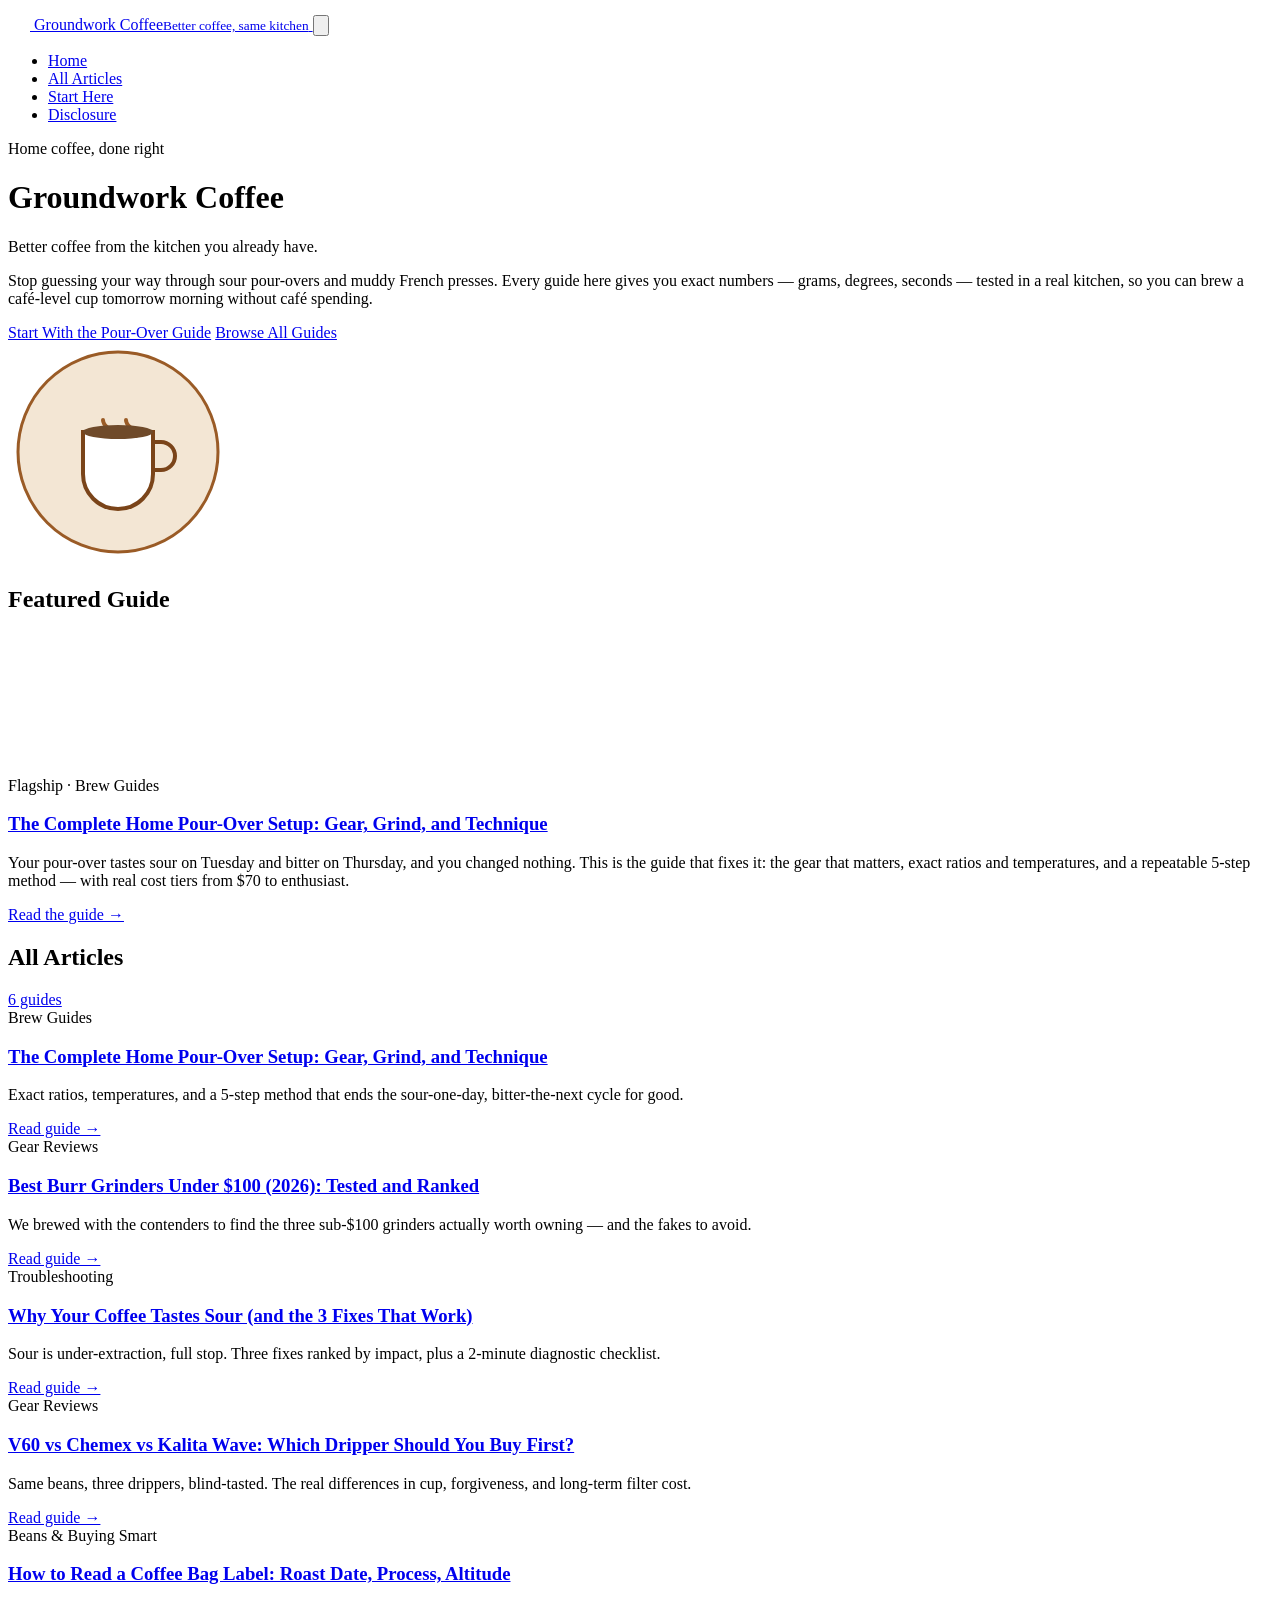
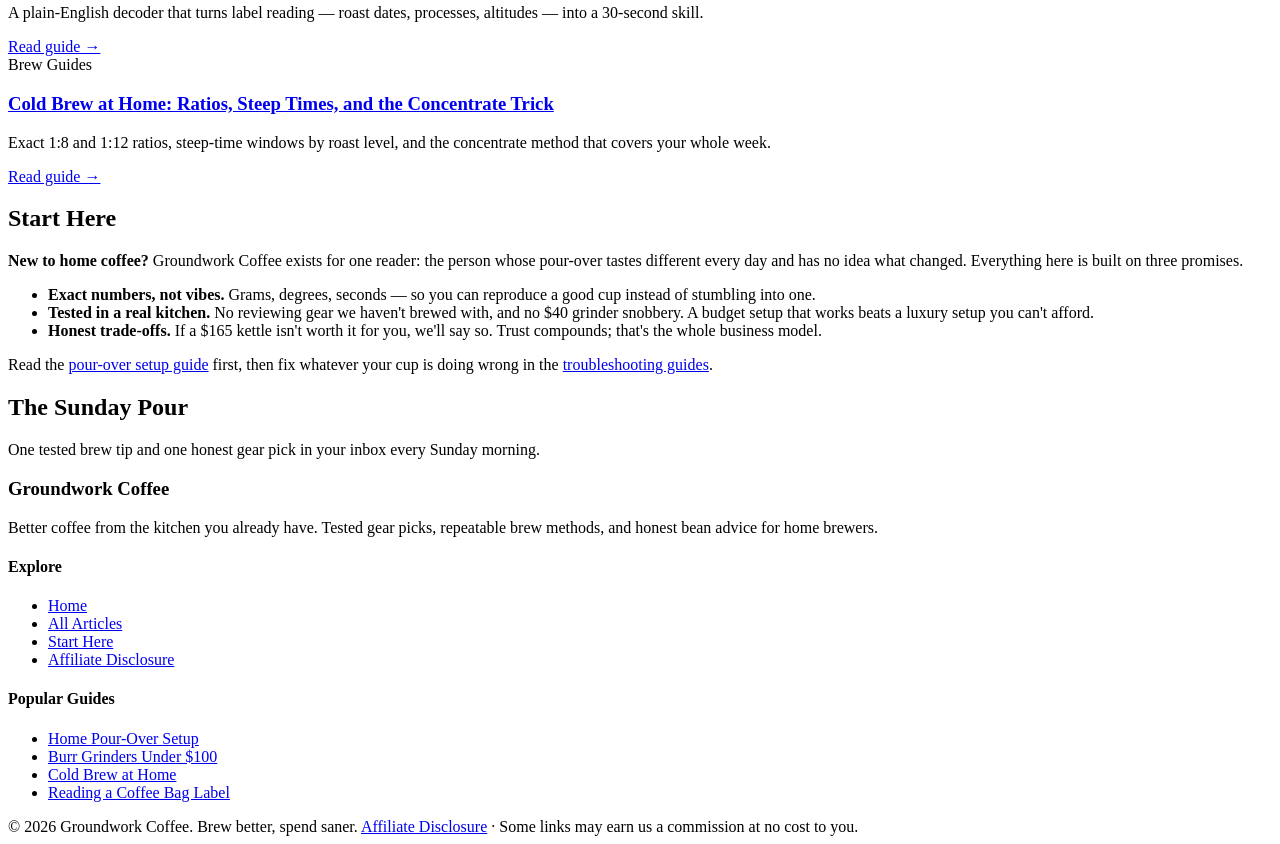
==== index.html @ b29f9d63 "Initial upload: Groundwork Coffee - home coffee brewing" ====
<!DOCTYPE html>
<html lang="en">
<head>
  <meta charset="UTF-8">
  <meta name="viewport" content="width=device-width, initial-scale=1.0">
  <title>Groundwork Coffee — Better Coffee From the Kitchen You Already Have</title>
  <meta name="description" content="Groundwork Coffee helps home brewers stop guessing and start pouring: tested gear picks, repeatable brew methods with exact numbers, and honest bean advice.">
  <meta property="og:title" content="Groundwork Coffee — Better Coffee From the Kitchen You Already Have">
  <meta property="og:description" content="Tested gear picks, repeatable brew methods with exact numbers, and honest bean advice for home coffee brewers.">
  <meta property="og:type" content="website">
  <meta property="og:url" content="https://home-coffee.pages.dev/">
  <link rel="stylesheet" href="styles.css">
  <!-- MEDIVAVINE/JOURNEY: paste ad network script here -->
</head>
<body>

<header class="site-header">
  <div class="header-inner">
    <a class="brand" href="index.html" aria-label="Groundwork Coffee home">
      <span class="brand-mark" aria-hidden="true">
        <svg width="22" height="22" viewBox="0 0 24 24" fill="none" aria-hidden="true">
          <path d="M6 3h12v13a6 6 0 0 1-6 6h0a6 6 0 0 1-6-6V3z" stroke="#fff" stroke-width="2" fill="rgba(255,255,255,0.15)"/>
          <path d="M18 8h2a3 3 0 0 1 0 6h-2" stroke="#fff" stroke-width="2"/>
          <path d="M9 2c0 1.5 2 1.5 2 3M14 2c0 1.5 2 1.5 2 3" stroke="#fff" stroke-width="1.6" stroke-linecap="round"/>
        </svg>
      </span>
      <span class="brand-name">Groundwork Coffee<small>Better coffee, same kitchen</small></span>
    </a>
    <button class="nav-toggle" id="navToggle" aria-expanded="false" aria-controls="siteNav" aria-label="Toggle navigation">
      <svg viewBox="0 0 24 24" fill="none" stroke="currentColor" stroke-width="2" stroke-linecap="round" aria-hidden="true">
        <path d="M4 7h16M4 12h16M4 17h16"/>
      </svg>
    </button>
    <nav class="site-nav" id="siteNav" aria-label="Main navigation">
      <ul>
        <li><a href="index.html">Home</a></li>
        <li><a href="index.html#articles">All Articles</a></li>
        <li><a href="index.html#start-here">Start Here</a></li>
        <li><a href="disclosure.html">Disclosure</a></li>
      </ul>
    </nav>
  </div>
</header>

<main>
  <div class="hero">
    <div class="hero-inner">
      <div>
        <span class="eyebrow">Home coffee, done right</span>
        <h1>Groundwork Coffee</h1>
        <p class="tagline">Better coffee from the kitchen you already have.</p>
        <p class="pitch">Stop guessing your way through sour pour-overs and muddy French presses. Every guide here gives you exact numbers — grams, degrees, seconds — tested in a real kitchen, so you can brew a café-level cup tomorrow morning without café spending.</p>
        <div class="hero-cta">
          <a class="btn" href="articles/complete-home-pour-over-setup.html">Start With the Pour-Over Guide</a>
          <a class="btn btn-ghost" href="#articles">Browse All Guides</a>
        </div>
      </div>
      <div class="hero-art" aria-hidden="true">
        <svg width="220" height="220" viewBox="0 0 220 220" fill="none" role="presentation">
          <circle cx="110" cy="110" r="100" fill="#f3e6d4"/>
          <circle cx="110" cy="110" r="100" stroke="#9a5b26" stroke-width="3"/>
          <path d="M75 90h70v42a35 35 0 0 1-35 35h0a35 35 0 0 1-35-35V90z" fill="#fff" stroke="#7a4419" stroke-width="4"/>
          <path d="M145 100h8a14 14 0 0 1 0 28h-10" stroke="#7a4419" stroke-width="4"/>
          <path d="M95 78c0 8 10 8 10 16M118 78c0 8 10 8 10 16" stroke="#9a5b26" stroke-width="4" stroke-linecap="round"/>
          <ellipse cx="110" cy="90" rx="35" ry="7" fill="#6f4a2a"/>
        </svg>
      </div>
    </div>
  </div>

  <section class="block" id="featured">
    <div class="wrap">
      <div class="section-head">
        <h2>Featured Guide</h2>
      </div>
      <div class="featured">
        <div class="featured-art" aria-hidden="true">
          <svg width="140" height="140" viewBox="0 0 140 140" fill="none" role="presentation">
            <path d="M45 25h50l-8 60a18 18 0 0 1-17 15h0a18 18 0 0 1-17-15l-8-60z" fill="#fff" opacity="0.92"/>
            <path d="M45 25h50l-8 60a18 18 0 0 1-17 15h0a18 18 0 0 1-17-15l-8-60z" stroke="#fff" stroke-width="3"/>
            <ellipse cx="70" cy="100" rx="26" ry="5" fill="#fff" opacity="0.5"/>
            <rect x="52" y="112" width="36" height="8" rx="4" fill="#fff" opacity="0.7"/>
          </svg>
        </div>
        <div class="featured-body">
          <span class="kicker">Flagship · Brew Guides</span>
          <h3><a href="articles/complete-home-pour-over-setup.html">The Complete Home Pour-Over Setup: Gear, Grind, and Technique</a></h3>
          <p>Your pour-over tastes sour on Tuesday and bitter on Thursday, and you changed nothing. This is the guide that fixes it: the gear that matters, exact ratios and temperatures, and a repeatable 5-step method — with real cost tiers from $70 to enthusiast.</p>
          <a class="read-more" href="articles/complete-home-pour-over-setup.html">Read the guide →</a>
        </div>
      </div>
    </div>
  </section>

  <section class="block" id="articles">
    <div class="wrap">
      <div class="section-head">
        <h2>All Articles</h2>
        <a href="#articles">6 guides</a>
      </div>
      <div class="card-grid">
        <article class="card">
          <span class="kicker">Brew Guides</span>
          <h3><a href="articles/complete-home-pour-over-setup.html">The Complete Home Pour-Over Setup: Gear, Grind, and Technique</a></h3>
          <p>Exact ratios, temperatures, and a 5-step method that ends the sour-one-day, bitter-the-next cycle for good.</p>
          <a class="read-more" href="articles/complete-home-pour-over-setup.html">Read guide →</a>
        </article>
        <article class="card">
          <span class="kicker">Gear Reviews</span>
          <h3><a href="articles/best-burr-grinders-under-100.html">Best Burr Grinders Under $100 (2026): Tested and Ranked</a></h3>
          <p>We brewed with the contenders to find the three sub-$100 grinders actually worth owning — and the fakes to avoid.</p>
          <a class="read-more" href="articles/best-burr-grinders-under-100.html">Read guide →</a>
        </article>
        <article class="card">
          <span class="kicker">Troubleshooting</span>
          <h3><a href="articles/why-your-coffee-tastes-sour.html">Why Your Coffee Tastes Sour (and the 3 Fixes That Work)</a></h3>
          <p>Sour is under-extraction, full stop. Three fixes ranked by impact, plus a 2-minute diagnostic checklist.</p>
          <a class="read-more" href="articles/why-your-coffee-tastes-sour.html">Read guide →</a>
        </article>
        <article class="card">
          <span class="kicker">Gear Reviews</span>
          <h3><a href="articles/v60-vs-chemex-vs-kalita-wave.html">V60 vs Chemex vs Kalita Wave: Which Dripper Should You Buy First?</a></h3>
          <p>Same beans, three drippers, blind-tasted. The real differences in cup, forgiveness, and long-term filter cost.</p>
          <a class="read-more" href="articles/v60-vs-chemex-vs-kalita-wave.html">Read guide →</a>
        </article>
        <article class="card">
          <span class="kicker">Beans &amp; Buying Smart</span>
          <h3><a href="articles/how-to-read-a-coffee-bag-label.html">How to Read a Coffee Bag Label: Roast Date, Process, Altitude</a></h3>
          <p>A plain-English decoder that turns label reading — roast dates, processes, altitudes — into a 30-second skill.</p>
          <a class="read-more" href="articles/how-to-read-a-coffee-bag-label.html">Read guide →</a>
        </article>
        <article class="card">
          <span class="kicker">Brew Guides</span>
          <h3><a href="articles/cold-brew-at-home.html">Cold Brew at Home: Ratios, Steep Times, and the Concentrate Trick</a></h3>
          <p>Exact 1:8 and 1:12 ratios, steep-time windows by roast level, and the concentrate method that covers your whole week.</p>
          <a class="read-more" href="articles/cold-brew-at-home.html">Read guide →</a>
        </article>
      </div>
    </div>
  </section>

  <section class="block" id="start-here">
    <div class="wrap">
      <div class="two-col">
        <div class="panel">
          <h2>Start Here</h2>
          <p><strong>New to home coffee?</strong> Groundwork Coffee exists for one reader: the person whose pour-over tastes different every day and has no idea what changed. Everything here is built on three promises.</p>
          <ul>
            <li><strong>Exact numbers, not vibes.</strong> Grams, degrees, seconds — so you can reproduce a good cup instead of stumbling into one.</li>
            <li><strong>Tested in a real kitchen.</strong> No reviewing gear we haven't brewed with, and no $40 grinder snobbery. A budget setup that works beats a luxury setup you can't afford.</li>
            <li><strong>Honest trade-offs.</strong> If a $165 kettle isn't worth it for you, we'll say so. Trust compounds; that's the whole business model.</li>
          </ul>
          <p>Read the <a href="articles/complete-home-pour-over-setup.html">pour-over setup guide</a> first, then fix whatever your cup is doing wrong in the <a href="articles/why-your-coffee-tastes-sour.html">troubleshooting guides</a>.</p>
        </div>
        <div class="panel newsletter">
          <h2>The Sunday Pour</h2>
          <p>One tested brew tip and one honest gear pick in your inbox every Sunday morning.</p>
          <!-- NEWSLETTER: paste Beehiiv/Substack embed here -->
        </div>
      </div>
    </div>
  </section>
</main>

<footer class="site-footer">
  <div class="footer-inner">
    <div class="footer-brand">
      <h3>Groundwork Coffee</h3>
      <p>Better coffee from the kitchen you already have. Tested gear picks, repeatable brew methods, and honest bean advice for home brewers.</p>
    </div>
    <div>
      <h4>Explore</h4>
      <ul class="footer-nav">
        <li><a href="index.html">Home</a></li>
        <li><a href="index.html#articles">All Articles</a></li>
        <li><a href="index.html#start-here">Start Here</a></li>
        <li><a href="disclosure.html">Affiliate Disclosure</a></li>
      </ul>
    </div>
    <div>
      <h4>Popular Guides</h4>
      <ul class="footer-nav">
        <li><a href="articles/complete-home-pour-over-setup.html">Home Pour-Over Setup</a></li>
        <li><a href="articles/best-burr-grinders-under-100.html">Burr Grinders Under $100</a></li>
        <li><a href="articles/cold-brew-at-home.html">Cold Brew at Home</a></li>
        <li><a href="articles/how-to-read-a-coffee-bag-label.html">Reading a Coffee Bag Label</a></li>
      </ul>
    </div>
  </div>
  <div class="footer-bottom">
    <span>© 2026 Groundwork Coffee. Brew better, spend saner.</span>
    <span><a href="disclosure.html">Affiliate Disclosure</a> · Some links may earn us a commission at no cost to you.</span>
  </div>
</footer>

<script>
(function () {
  var btn = document.getElementById('navToggle');
  var nav = document.getElementById('siteNav');
  btn.addEventListener('click', function () {
    var open = nav.classList.toggle('open');
    btn.setAttribute('aria-expanded', open ? 'true' : 'false');
  });
})();
</script>

</body>
</html>
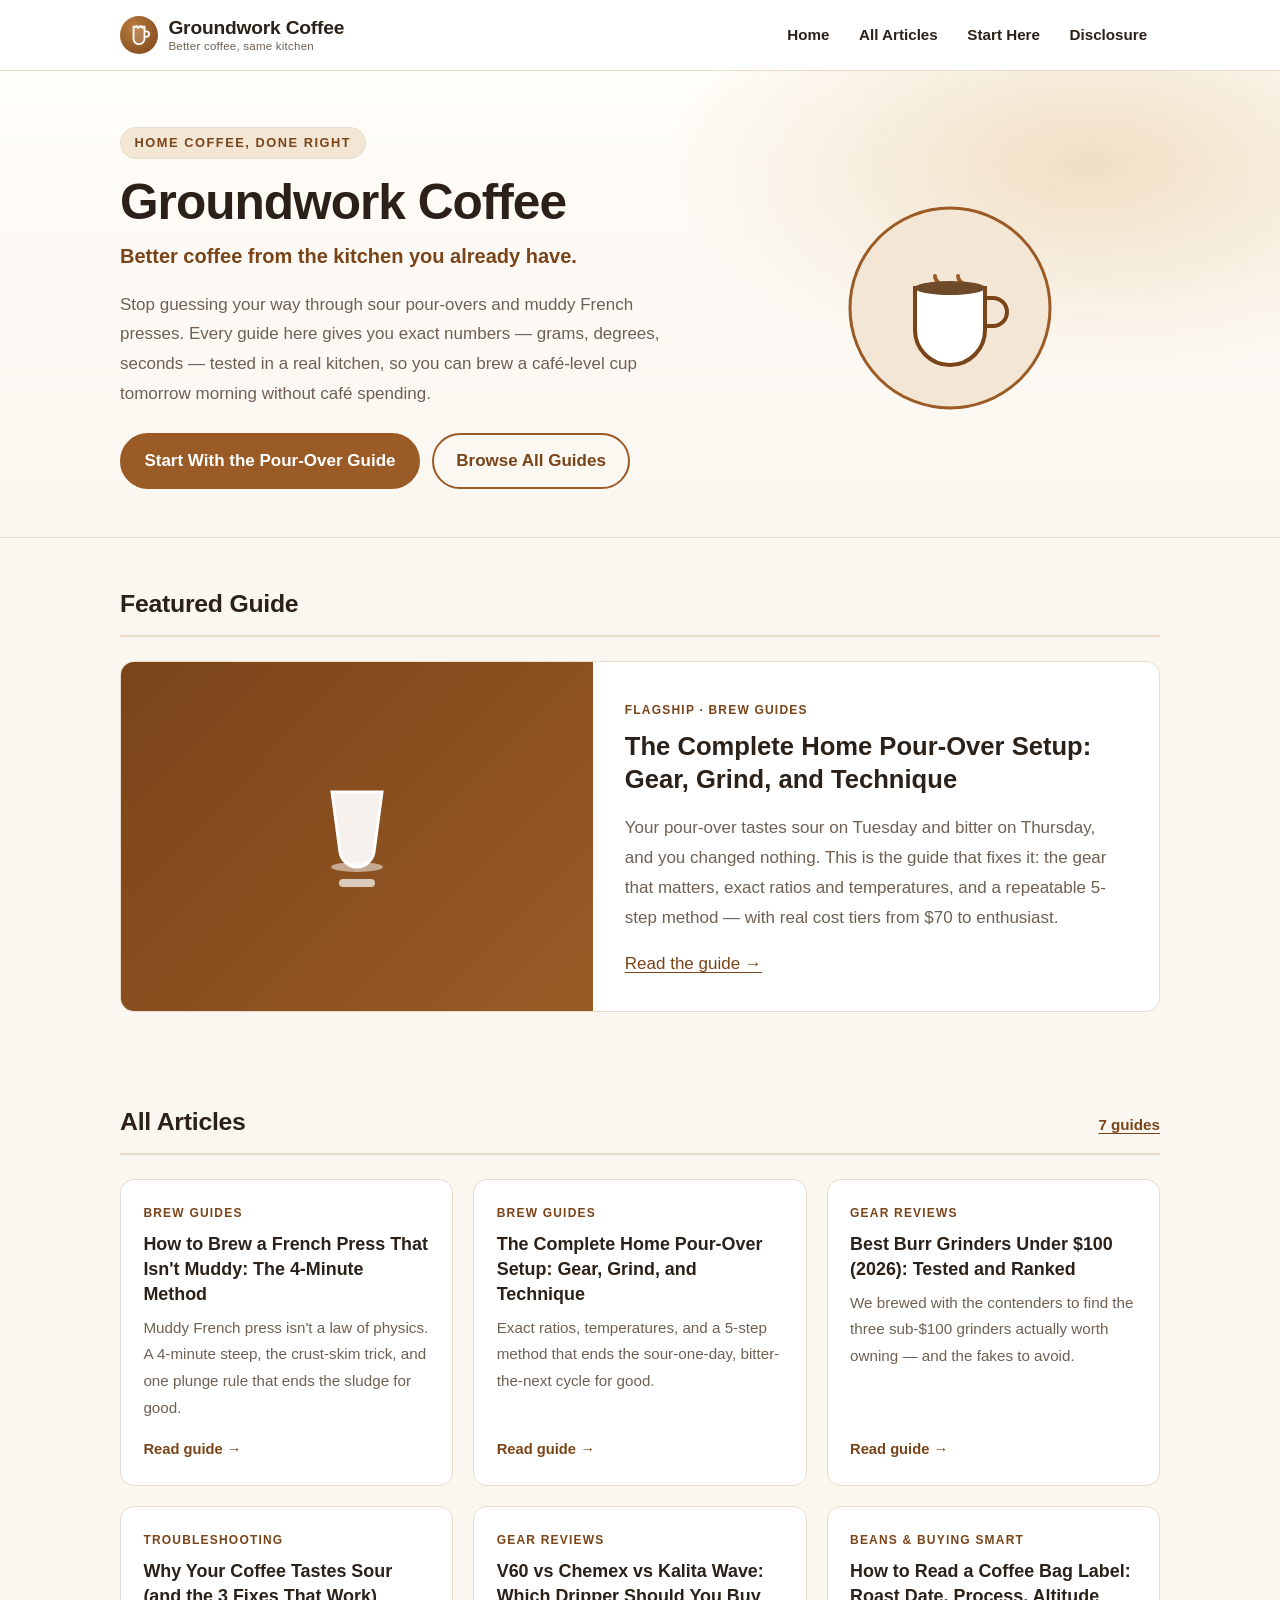
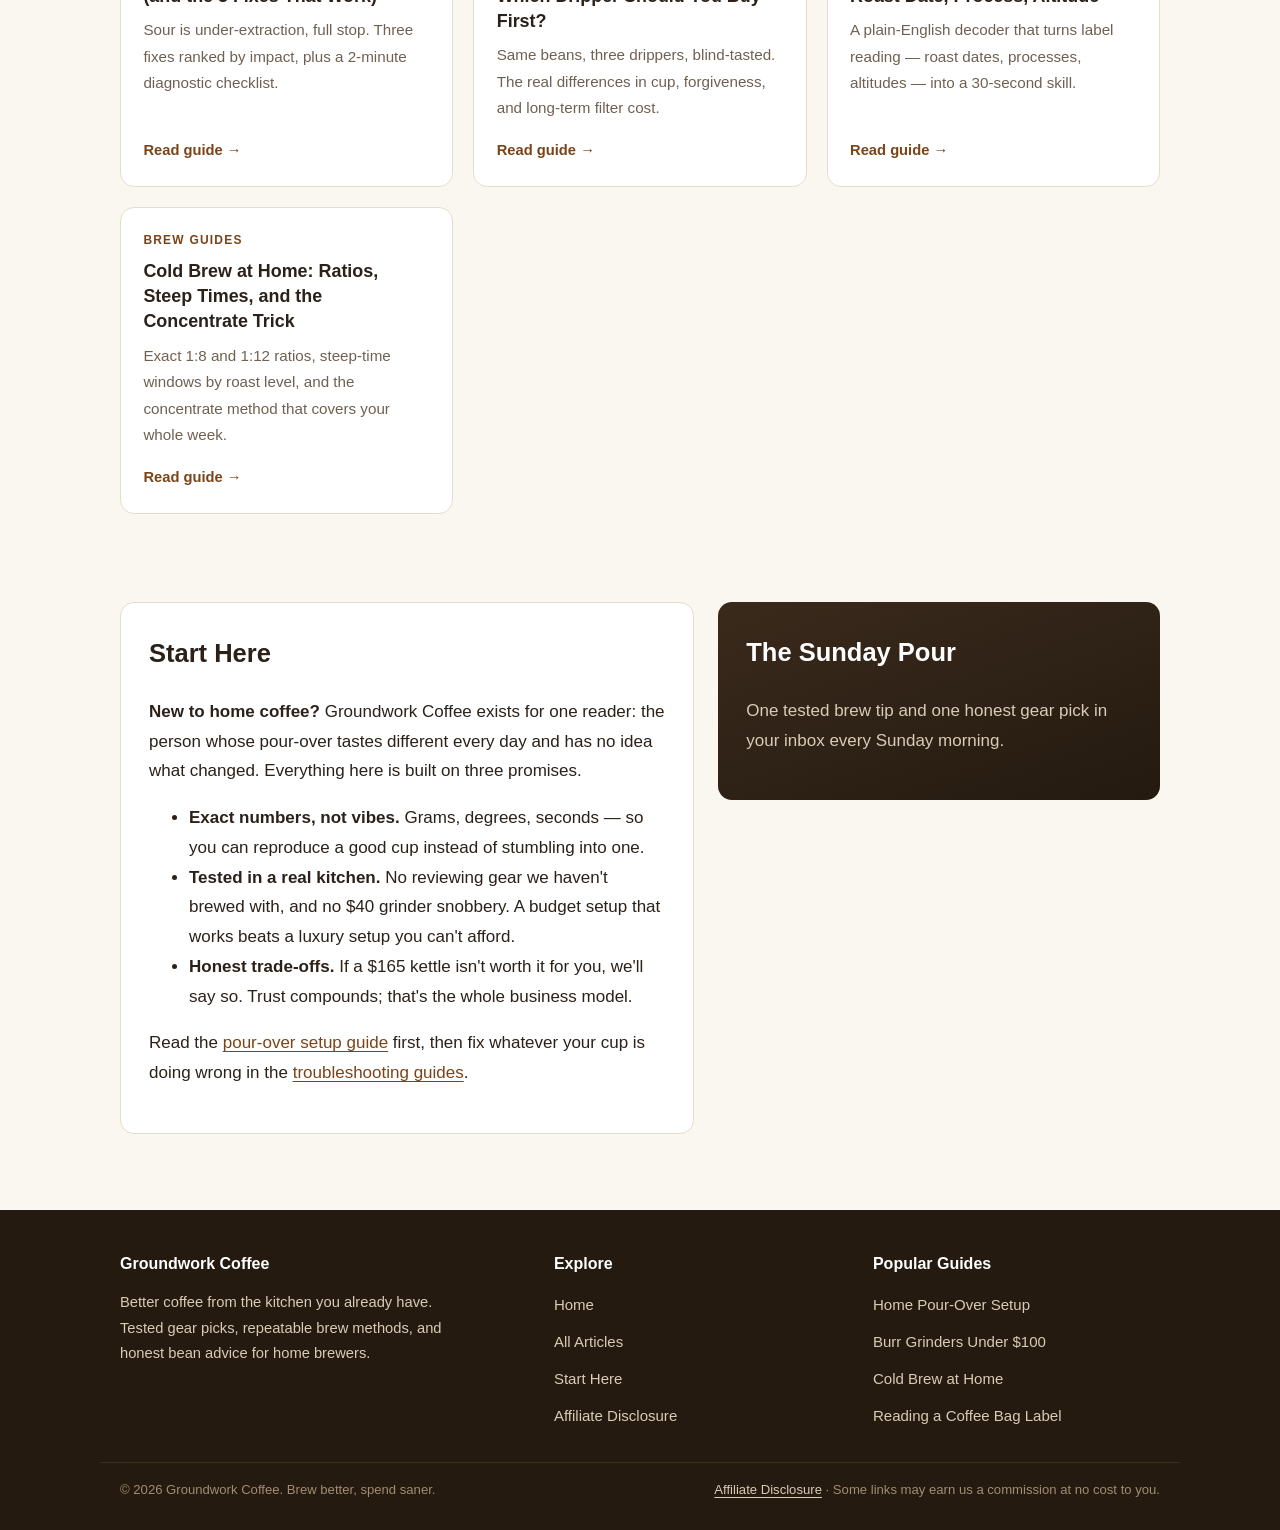
==== commit 5a7a74f3: "Update canonical domain to new pages.dev URL" ====
--- a/index.html
+++ b/index.html
@@ -8,7 +8,7 @@
   <meta property="og:title" content="Groundwork Coffee — Better Coffee From the Kitchen You Already Have">
   <meta property="og:description" content="Tested gear picks, repeatable brew methods with exact numbers, and honest bean advice for home coffee brewers.">
   <meta property="og:type" content="website">
-  <meta property="og:url" content="https://home-coffee.pages.dev/">
+  <meta property="og:url" content="https://groundwork-coffee.pages.dev/">
   <link rel="stylesheet" href="styles.css">
   <!-- MEDIVAVINE/JOURNEY: paste ad network script here -->
 </head>
@@ -96,9 +96,15 @@
     <div class="wrap">
       <div class="section-head">
         <h2>All Articles</h2>
-        <a href="#articles">6 guides</a>
+        <a href="#articles">7 guides</a>
       </div>
       <div class="card-grid">
+        <article class="card">
+          <span class="kicker">Brew Guides</span>
+          <h3><a href="articles/french-press-4-minute-method.html">How to Brew a French Press That Isn't Muddy: The 4-Minute Method</a></h3>
+          <p>Muddy French press isn't a law of physics. A 4-minute steep, the crust-skim trick, and one plunge rule that ends the sludge for good.</p>
+          <a class="read-more" href="articles/french-press-4-minute-method.html">Read guide →</a>
+        </article>
         <article class="card">
           <span class="kicker">Brew Guides</span>
           <h3><a href="articles/complete-home-pour-over-setup.html">The Complete Home Pour-Over Setup: Gear, Grind, and Technique</a></h3>
--- a/styles.css
+++ b/styles.css
@@ -0,0 +1,539 @@
+/* Groundwork Coffee — styles.css
+   Clean, modern editorial blog design. Mobile-first, no frameworks. */
+
+:root {
+  --bg: #faf6f0;
+  --surface: #ffffff;
+  --ink: #2b2119;
+  --muted: #6f6052;
+  --accent: #9a5b26;
+  --accent-dark: #7a4419;
+  --accent-soft: #f3e6d4;
+  --line: #e7dccb;
+  --radius: 14px;
+  --max-width: 1080px;
+  --article-width: 720px;
+}
+
+* { box-sizing: border-box; }
+
+html { scroll-behavior: smooth; }
+
+body {
+  margin: 0;
+  background: var(--bg);
+  color: var(--ink);
+  font-family: -apple-system, BlinkMacSystemFont, "Segoe UI", Roboto,
+    "Helvetica Neue", Arial, "Noto Sans", sans-serif,
+    "Apple Color Emoji", "Segoe UI Emoji";
+  font-size: 1.0625rem;
+  line-height: 1.75;
+  -webkit-font-smoothing: antialiased;
+}
+
+img, svg { max-width: 100%; height: auto; }
+
+a { color: var(--accent-dark); text-decoration: underline; text-underline-offset: 3px; }
+a:hover { color: var(--accent); }
+
+/* ---------- Header ---------- */
+.site-header {
+  background: var(--surface);
+  border-bottom: 1px solid var(--line);
+  position: sticky;
+  top: 0;
+  z-index: 50;
+}
+
+.header-inner {
+  max-width: var(--max-width);
+  margin: 0 auto;
+  padding: 0.85rem 1.25rem;
+  display: flex;
+  align-items: center;
+  justify-content: space-between;
+  gap: 1rem;
+}
+
+.brand {
+  display: flex;
+  align-items: center;
+  gap: 0.65rem;
+  text-decoration: none;
+  color: var(--ink);
+}
+
+.brand-mark {
+  width: 38px;
+  height: 38px;
+  border-radius: 50%;
+  background: radial-gradient(circle at 35% 30%, #b97c3e, var(--accent-dark));
+  display: inline-flex;
+  align-items: center;
+  justify-content: center;
+  flex: none;
+}
+
+.brand-name {
+  font-weight: 800;
+  font-size: 1.2rem;
+  letter-spacing: -0.01em;
+  line-height: 1.2;
+}
+
+.brand-name small {
+  display: block;
+  font-weight: 500;
+  font-size: 0.72rem;
+  color: var(--muted);
+  letter-spacing: 0.02em;
+}
+
+.nav-toggle {
+  display: none;
+  background: none;
+  border: 1px solid var(--line);
+  border-radius: 8px;
+  padding: 0.45rem 0.6rem;
+  cursor: pointer;
+  color: var(--ink);
+}
+
+.nav-toggle svg { display: block; width: 22px; height: 22px; }
+
+.site-nav ul {
+  list-style: none;
+  margin: 0;
+  padding: 0;
+  display: flex;
+  gap: 0.25rem;
+  align-items: center;
+}
+
+.site-nav a {
+  display: block;
+  padding: 0.5rem 0.8rem;
+  border-radius: 8px;
+  text-decoration: none;
+  color: var(--ink);
+  font-weight: 600;
+  font-size: 0.95rem;
+}
+
+.site-nav a:hover { background: var(--accent-soft); color: var(--accent-dark); }
+
+/* ---------- Layout ---------- */
+.wrap { max-width: var(--max-width); margin: 0 auto; padding: 0 1.25rem; }
+
+.hero {
+  background:
+    radial-gradient(600px 300px at 85% 20%, #f0dfc4 0%, transparent 70%),
+    linear-gradient(180deg, #fffdf9, var(--bg));
+  border-bottom: 1px solid var(--line);
+  padding: 3.5rem 0 3rem;
+  position: relative;
+  overflow: hidden;
+}
+
+.hero-inner {
+  max-width: var(--max-width);
+  margin: 0 auto;
+  padding: 0 1.25rem;
+  display: grid;
+  grid-template-columns: 1.4fr 1fr;
+  gap: 2rem;
+  align-items: center;
+}
+
+.eyebrow {
+  display: inline-block;
+  font-size: 0.8rem;
+  font-weight: 700;
+  letter-spacing: 0.12em;
+  text-transform: uppercase;
+  color: var(--accent-dark);
+  background: var(--accent-soft);
+  border: 1px solid var(--line);
+  border-radius: 999px;
+  padding: 0.25rem 0.85rem;
+  margin-bottom: 1rem;
+}
+
+.hero h1 {
+  font-size: clamp(2rem, 5vw, 3.1rem);
+  line-height: 1.12;
+  letter-spacing: -0.02em;
+  margin: 0 0 0.5rem;
+}
+
+.hero .tagline {
+  font-size: 1.25rem;
+  color: var(--accent-dark);
+  font-weight: 600;
+  margin: 0 0 1rem;
+}
+
+.hero p.pitch { color: var(--muted); max-width: 34rem; margin: 0 0 1.5rem; }
+
+.hero-cta { display: flex; gap: 0.75rem; flex-wrap: wrap; }
+
+.btn {
+  display: inline-block;
+  background: var(--accent);
+  color: #fff;
+  font-weight: 700;
+  padding: 0.7rem 1.4rem;
+  border-radius: 999px;
+  text-decoration: none;
+  border: 2px solid var(--accent);
+}
+
+.btn:hover { background: var(--accent-dark); border-color: var(--accent-dark); color: #fff; }
+
+.btn-ghost {
+  background: transparent;
+  color: var(--accent-dark);
+  border: 2px solid var(--accent);
+}
+
+.btn-ghost:hover { background: var(--accent-soft); color: var(--accent-dark); }
+
+.hero-art {
+  display: flex;
+  justify-content: center;
+}
+
+/* ---------- Sections ---------- */
+section.block { padding: 2.75rem 0; }
+
+.section-head {
+  display: flex;
+  align-items: baseline;
+  justify-content: space-between;
+  gap: 1rem;
+  margin-bottom: 1.5rem;
+  border-bottom: 2px solid var(--line);
+  padding-bottom: 0.6rem;
+}
+
+.section-head h2 {
+  margin: 0;
+  font-size: 1.55rem;
+  letter-spacing: -0.01em;
+}
+
+.section-head a { font-size: 0.95rem; font-weight: 600; white-space: nowrap; }
+
+/* ---------- Cards ---------- */
+.card-grid {
+  display: grid;
+  grid-template-columns: repeat(auto-fill, minmax(280px, 1fr));
+  gap: 1.25rem;
+}
+
+.card {
+  background: var(--surface);
+  border: 1px solid var(--line);
+  border-radius: var(--radius);
+  padding: 1.4rem;
+  display: flex;
+  flex-direction: column;
+  gap: 0.5rem;
+  transition: transform 0.15s ease, box-shadow 0.15s ease;
+}
+
+.card:hover {
+  transform: translateY(-3px);
+  box-shadow: 0 12px 28px rgba(122, 68, 25, 0.12);
+}
+
+.card .kicker {
+  font-size: 0.75rem;
+  font-weight: 700;
+  letter-spacing: 0.1em;
+  text-transform: uppercase;
+  color: var(--accent-dark);
+}
+
+.card h3 { margin: 0; font-size: 1.12rem; line-height: 1.4; }
+.card h3 a { color: var(--ink); text-decoration: none; }
+.card h3 a:hover { color: var(--accent-dark); text-decoration: underline; }
+
+.card p { margin: 0; color: var(--muted); font-size: 0.95rem; flex: 1; }
+
+.card .read-more {
+  font-weight: 700;
+  font-size: 0.92rem;
+  text-decoration: none;
+  margin-top: 0.5rem;
+}
+
+.featured {
+  display: grid;
+  grid-template-columns: 1fr 1.2fr;
+  gap: 0;
+  background: var(--surface);
+  border: 1px solid var(--line);
+  border-radius: var(--radius);
+  overflow: hidden;
+}
+
+.featured-art {
+  background: linear-gradient(135deg, var(--accent-dark), var(--accent));
+  display: flex;
+  align-items: center;
+  justify-content: center;
+  padding: 2.5rem;
+  min-height: 240px;
+}
+
+.featured-body { padding: 2rem; }
+
+.featured-body .kicker {
+  font-size: 0.75rem;
+  font-weight: 700;
+  letter-spacing: 0.1em;
+  text-transform: uppercase;
+  color: var(--accent-dark);
+}
+
+.featured-body h3 { font-size: 1.6rem; margin: 0.4rem 0 0.6rem; line-height: 1.3; }
+.featured-body h3 a { color: var(--ink); text-decoration: none; }
+.featured-body h3 a:hover { color: var(--accent-dark); }
+.featured-body p { color: var(--muted); }
+
+/* ---------- About / newsletter ---------- */
+.two-col {
+  display: grid;
+  grid-template-columns: 1.3fr 1fr;
+  gap: 1.5rem;
+  align-items: start;
+}
+
+.panel {
+  background: var(--surface);
+  border: 1px solid var(--line);
+  border-radius: var(--radius);
+  padding: 1.75rem;
+}
+
+.panel h2, .panel h3 { margin-top: 0; }
+
+.newsletter {
+  background: linear-gradient(160deg, #3a2a1c, #241a10);
+  color: #f6efe4;
+  border: none;
+}
+
+.newsletter h2, .newsletter h3 { color: #fff; }
+.newsletter p { color: #d9cbb6; }
+
+.newsletter .embed-note {
+  margin-top: 1rem;
+  padding: 0.9rem 1rem;
+  border: 1px dashed #8a6f4d;
+  border-radius: 10px;
+  font-size: 0.85rem;
+  color: #c9b897;
+}
+
+/* ---------- Article pages ---------- */
+.article-wrap {
+  max-width: var(--article-width);
+  margin: 0 auto;
+  padding: 2rem 1.25rem 3rem;
+}
+
+.breadcrumb {
+  font-size: 0.88rem;
+  color: var(--muted);
+  margin-bottom: 1.25rem;
+}
+
+.breadcrumb a { text-decoration: none; font-weight: 600; }
+
+.disclosure-note {
+  background: var(--accent-soft);
+  border: 1px solid var(--line);
+  border-left: 4px solid var(--accent);
+  border-radius: 8px;
+  padding: 0.75rem 1rem;
+  font-size: 0.88rem;
+  color: var(--muted);
+  margin-bottom: 1.75rem;
+}
+
+.disclosure-note a { font-weight: 600; }
+
+article.post h1 {
+  font-size: clamp(1.9rem, 4.5vw, 2.6rem);
+  line-height: 1.2;
+  letter-spacing: -0.015em;
+  margin: 0 0 0.6rem;
+}
+
+.byline {
+  color: var(--muted);
+  font-size: 0.92rem;
+  margin-bottom: 1.75rem;
+  padding-bottom: 1.25rem;
+  border-bottom: 1px solid var(--line);
+}
+
+.byline strong { color: var(--ink); }
+
+article.post h2 {
+  font-size: 1.45rem;
+  margin: 2.25rem 0 0.75rem;
+  letter-spacing: -0.01em;
+  padding-top: 0.5rem;
+  border-top: 2px solid var(--accent-soft);
+}
+
+article.post h3 { font-size: 1.15rem; margin: 1.5rem 0 0.5rem; }
+
+article.post p { margin: 0 0 1.1rem; }
+
+article.post ul, article.post ol { margin: 0 0 1.25rem; padding-left: 1.4rem; }
+article.post li { margin-bottom: 0.5rem; }
+
+article.post table {
+  width: 100%;
+  border-collapse: collapse;
+  margin: 1.25rem 0 1.5rem;
+  font-size: 0.95rem;
+  background: var(--surface);
+}
+
+article.post th, article.post td {
+  text-align: left;
+  padding: 0.65rem 0.8rem;
+  border: 1px solid var(--line);
+}
+
+article.post th {
+  background: var(--accent-soft);
+  font-weight: 700;
+}
+
+.callout {
+  background: var(--surface);
+  border: 1px solid var(--line);
+  border-left: 4px solid var(--accent);
+  border-radius: 8px;
+  padding: 1rem 1.25rem;
+  margin: 1.5rem 0;
+}
+
+.callout p { margin: 0; }
+.callout strong:first-child { color: var(--accent-dark); }
+
+.faq { margin-top: 2.5rem; }
+.faq h3 { font-size: 1.05rem; }
+
+.keep-reading {
+  margin-top: 3rem;
+  padding-top: 1.5rem;
+  border-top: 2px solid var(--line);
+}
+
+.keep-reading h2 { font-size: 1.3rem; margin-bottom: 1rem; border: none; padding: 0; }
+
+.keep-reading ul { list-style: none; padding: 0; margin: 0; display: grid; gap: 0.6rem; }
+
+.keep-reading a {
+  display: block;
+  background: var(--surface);
+  border: 1px solid var(--line);
+  border-radius: 10px;
+  padding: 0.8rem 1rem;
+  text-decoration: none;
+  color: var(--ink);
+  font-weight: 600;
+}
+
+.keep-reading a:hover { border-color: var(--accent); color: var(--accent-dark); }
+.keep-reading a span { display: block; font-weight: 400; font-size: 0.88rem; color: var(--muted); }
+
+/* ---------- Footer ---------- */
+.site-footer {
+  background: #241a10;
+  color: #d9cbb6;
+  margin-top: 2rem;
+}
+
+.footer-inner {
+  max-width: var(--max-width);
+  margin: 0 auto;
+  padding: 2.5rem 1.25rem 1.5rem;
+  display: grid;
+  grid-template-columns: 1.4fr 1fr 1fr;
+  gap: 2rem;
+}
+
+.site-footer h3, .site-footer h4 { color: #fff; margin: 0 0 0.75rem; font-size: 1rem; }
+
+.footer-brand p { font-size: 0.92rem; margin: 0.5rem 0 0; max-width: 22rem; }
+
+.footer-nav { list-style: none; margin: 0; padding: 0; }
+.footer-nav li { margin-bottom: 0.45rem; }
+.footer-nav a { color: #d9cbb6; text-decoration: none; font-size: 0.94rem; }
+.footer-nav a:hover { color: #fff; text-decoration: underline; }
+
+.footer-bottom {
+  max-width: var(--max-width);
+  margin: 0 auto;
+  padding: 1rem 1.25rem 1.75rem;
+  border-top: 1px solid #3d2e1d;
+  font-size: 0.82rem;
+  color: #a08d74;
+  display: flex;
+  justify-content: space-between;
+  gap: 1rem;
+  flex-wrap: wrap;
+}
+
+.footer-bottom a { color: #d9cbb6; }
+
+/* ---------- Disclosure page ---------- */
+.disclosure-body { max-width: var(--article-width); margin: 0 auto; padding: 2.5rem 1.25rem 3rem; }
+.disclosure-body h1 { font-size: 2rem; letter-spacing: -0.015em; }
+
+/* ---------- Responsive ---------- */
+@media (max-width: 860px) {
+  .hero-inner { grid-template-columns: 1fr; }
+  .hero-art { display: none; }
+  .two-col { grid-template-columns: 1fr; }
+  .featured { grid-template-columns: 1fr; }
+  .featured-art { min-height: 160px; padding: 1.5rem; }
+  .footer-inner { grid-template-columns: 1fr 1fr; }
+}
+
+@media (max-width: 720px) {
+  .nav-toggle { display: block; }
+
+  .site-nav {
+    position: absolute;
+    top: 100%;
+    left: 0;
+    right: 0;
+    background: var(--surface);
+    border-bottom: 1px solid var(--line);
+    display: none;
+  }
+
+  .site-nav.open { display: block; }
+
+  .site-nav ul { flex-direction: column; align-items: stretch; padding: 0.5rem; }
+  .site-nav a { padding: 0.75rem 1rem; }
+
+  .site-header { position: relative; }
+  .site-header.sticky-fallback { position: sticky; }
+
+  .footer-inner { grid-template-columns: 1fr; }
+  section.block { padding: 2rem 0; }
+}
+
+@media (min-width: 721px) {
+  .site-nav { display: block !important; }
+}
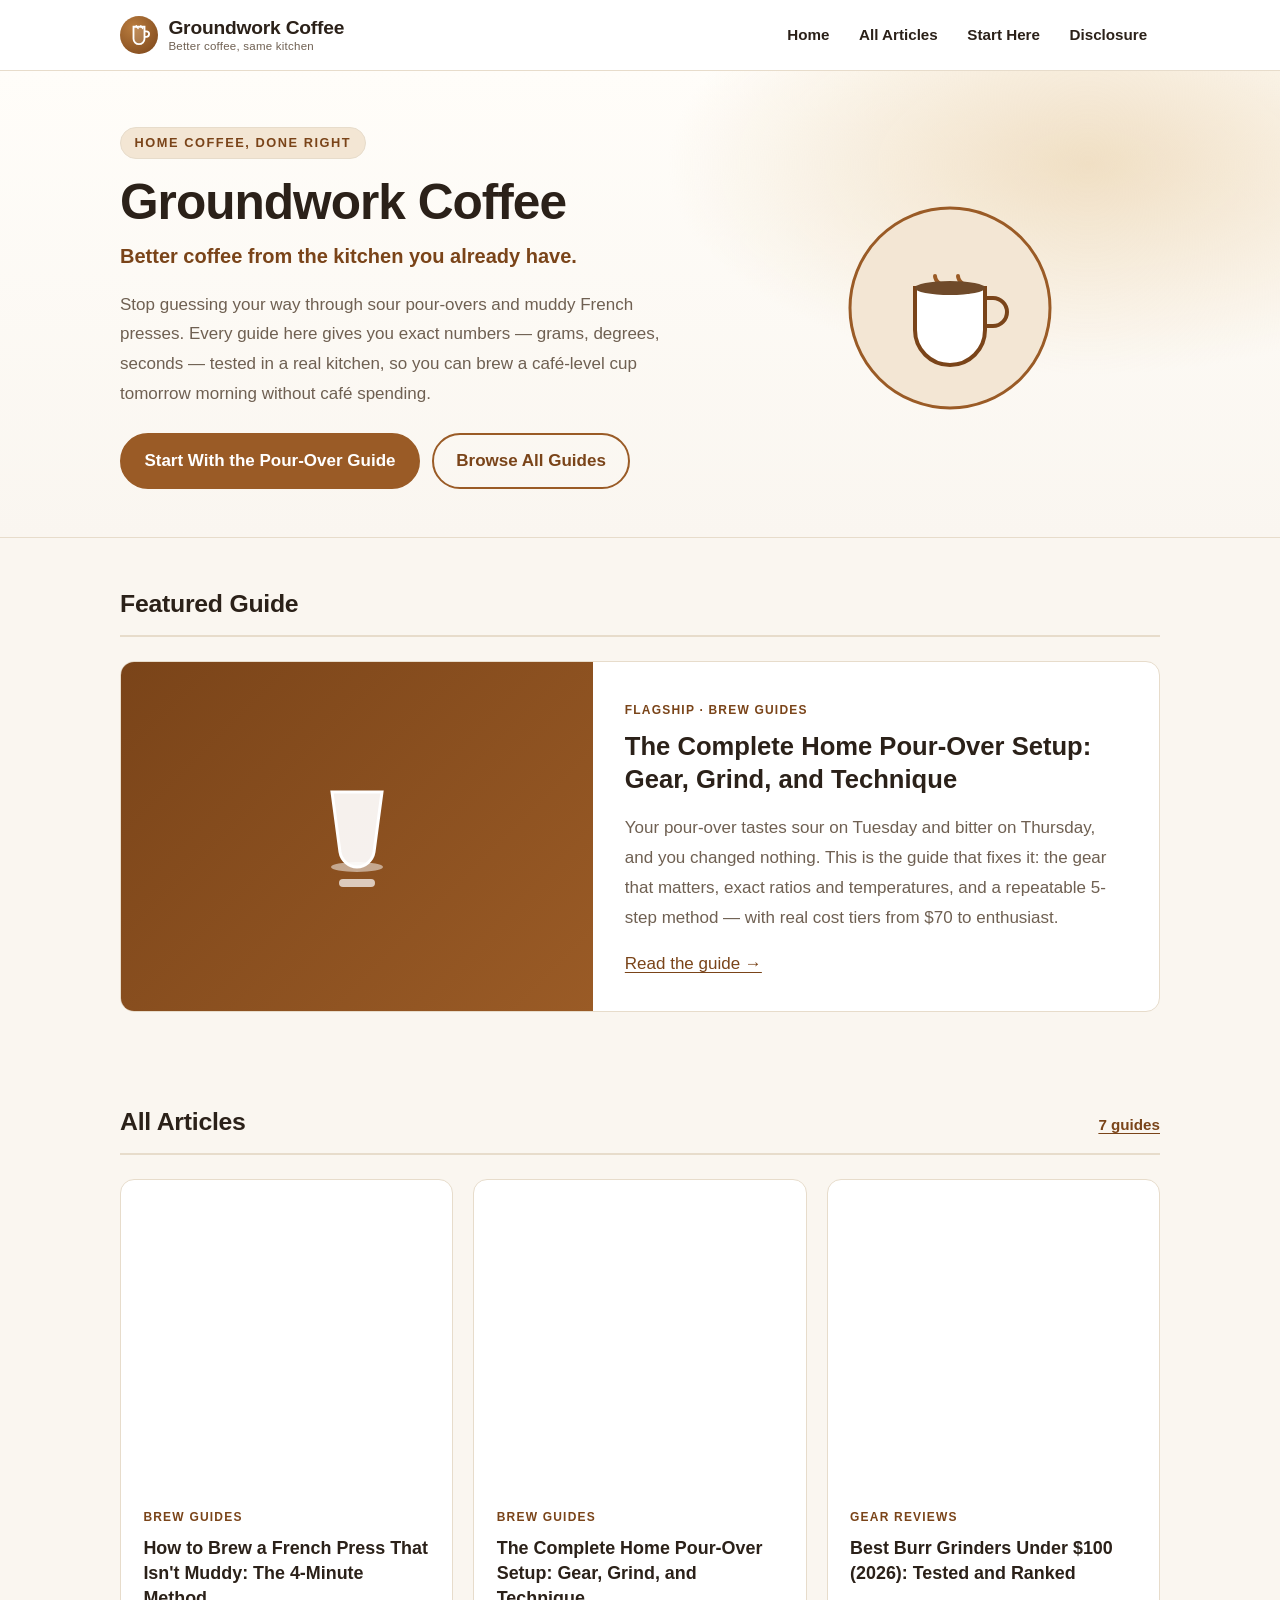
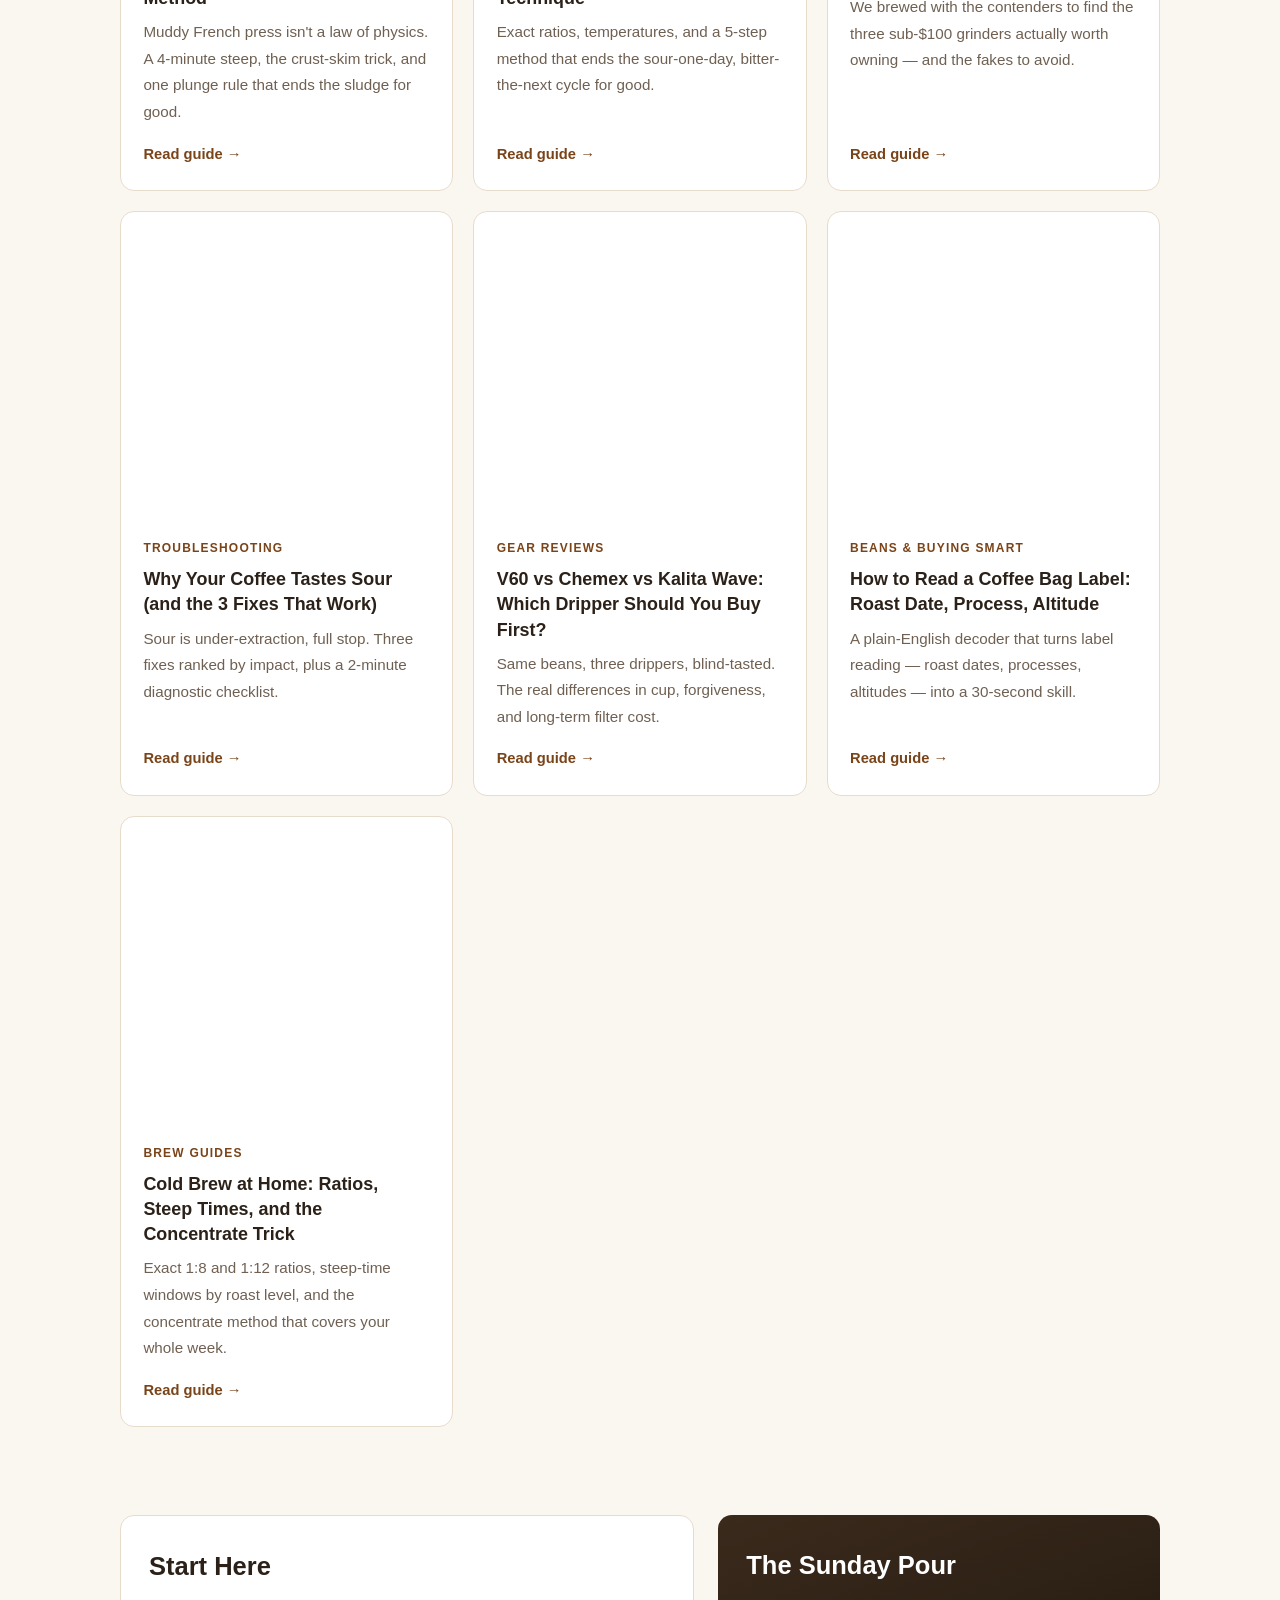
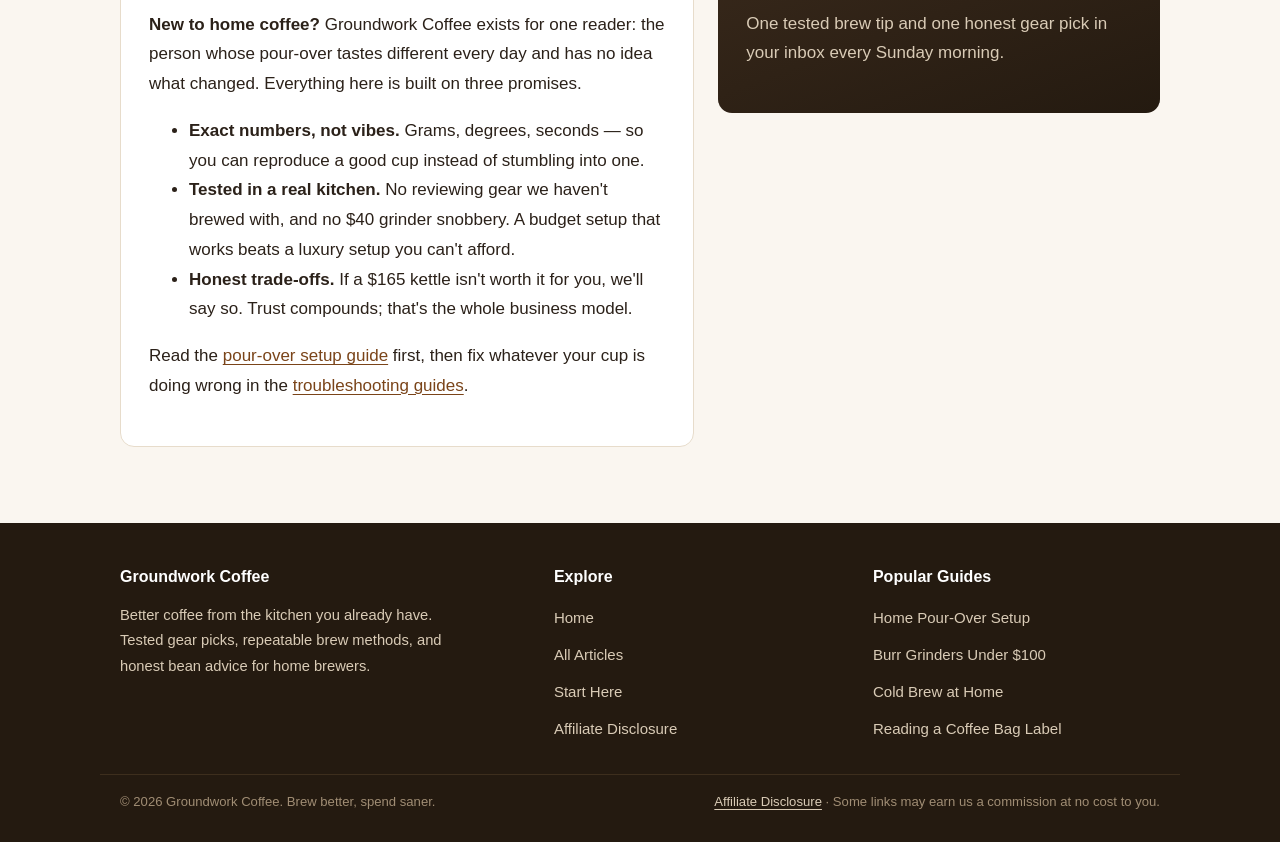
==== commit 2f110bc3: "Improvement pass: update index.html" ====
--- a/index.html
+++ b/index.html
@@ -10,6 +10,8 @@
   <meta property="og:type" content="website">
   <meta property="og:url" content="https://groundwork-coffee.pages.dev/">
   <link rel="stylesheet" href="styles.css">
+  <link rel="icon" href="data:image/svg+xml,%3Csvg xmlns='http://www.w3.org/2000/svg' viewBox='0 0 24 24'%3E%3Ccircle cx='12' cy='12' r='12' fill='%239a5b26'/%3E%3Cg fill='none' stroke='%23fff' stroke-width='1.8' stroke-linecap='round'%3E%3Cpath d='M7 9h9v6a4.5 4.5 0 0 1-4.5 4.5h0A4.5 4.5 0 0 1 7 15V9z'/%3E%3Cpath d='M16 10.5h1.6a2.4 2.4 0 0 1 0 4.8H16'/%3E%3Cpath d='M10.5 3.5c0 1.4 1.8 1.4 1.8 2.8M13.8 3.5c0 1.4 1.8 1.4 1.8 2.8'/%3E%3C/g%3E%3C/svg%3E">
+  <meta name="theme-color" content="#9a5b26">
   <!-- MEDIVAVINE/JOURNEY: paste ad network script here -->
 </head>
 <body>
@@ -100,42 +102,49 @@
       </div>
       <div class="card-grid">
         <article class="card">
+          <span class="card-art" aria-hidden="true"><svg viewBox="0 0 24 24" fill="none" stroke-width="2" stroke-linecap="round" aria-hidden="true"><path d="M12 3c3.2 4.2 6 7.4 6 10.8a6 6 0 0 1-12 0C6 10.4 8.8 7.2 12 3z"/></svg></span>
           <span class="kicker">Brew Guides</span>
           <h3><a href="articles/french-press-4-minute-method.html">How to Brew a French Press That Isn't Muddy: The 4-Minute Method</a></h3>
           <p>Muddy French press isn't a law of physics. A 4-minute steep, the crust-skim trick, and one plunge rule that ends the sludge for good.</p>
           <a class="read-more" href="articles/french-press-4-minute-method.html">Read guide →</a>
         </article>
         <article class="card">
+          <span class="card-art" aria-hidden="true"><svg viewBox="0 0 24 24" fill="none" stroke-width="2" stroke-linecap="round" aria-hidden="true"><path d="M12 3c3.2 4.2 6 7.4 6 10.8a6 6 0 0 1-12 0C6 10.4 8.8 7.2 12 3z"/></svg></span>
           <span class="kicker">Brew Guides</span>
           <h3><a href="articles/complete-home-pour-over-setup.html">The Complete Home Pour-Over Setup: Gear, Grind, and Technique</a></h3>
           <p>Exact ratios, temperatures, and a 5-step method that ends the sour-one-day, bitter-the-next cycle for good.</p>
           <a class="read-more" href="articles/complete-home-pour-over-setup.html">Read guide →</a>
         </article>
         <article class="card">
+          <span class="card-art" aria-hidden="true"><svg viewBox="0 0 24 24" fill="none" stroke-width="2" stroke-linecap="round" aria-hidden="true"><circle cx="12" cy="12" r="3.2"/><path d="M12 2.8v3M12 18.2v3M2.8 12h3M18.2 12h3M5.5 5.5l2.1 2.1M16.4 16.4l2.1 2.1M18.5 5.5l-2.1 2.1M7.6 16.4l-2.1 2.1"/></svg></span>
           <span class="kicker">Gear Reviews</span>
           <h3><a href="articles/best-burr-grinders-under-100.html">Best Burr Grinders Under $100 (2026): Tested and Ranked</a></h3>
           <p>We brewed with the contenders to find the three sub-$100 grinders actually worth owning — and the fakes to avoid.</p>
           <a class="read-more" href="articles/best-burr-grinders-under-100.html">Read guide →</a>
         </article>
         <article class="card">
+          <span class="card-art" aria-hidden="true"><svg viewBox="0 0 24 24" fill="none" stroke-width="2" stroke-linecap="round" aria-hidden="true"><circle cx="10.5" cy="10.5" r="6"/><path d="M15.3 15.3 21 21"/></svg></span>
           <span class="kicker">Troubleshooting</span>
           <h3><a href="articles/why-your-coffee-tastes-sour.html">Why Your Coffee Tastes Sour (and the 3 Fixes That Work)</a></h3>
           <p>Sour is under-extraction, full stop. Three fixes ranked by impact, plus a 2-minute diagnostic checklist.</p>
           <a class="read-more" href="articles/why-your-coffee-tastes-sour.html">Read guide →</a>
         </article>
         <article class="card">
+          <span class="card-art" aria-hidden="true"><svg viewBox="0 0 24 24" fill="none" stroke-width="2" stroke-linecap="round" aria-hidden="true"><circle cx="12" cy="12" r="3.2"/><path d="M12 2.8v3M12 18.2v3M2.8 12h3M18.2 12h3M5.5 5.5l2.1 2.1M16.4 16.4l2.1 2.1M18.5 5.5l-2.1 2.1M7.6 16.4l-2.1 2.1"/></svg></span>
           <span class="kicker">Gear Reviews</span>
           <h3><a href="articles/v60-vs-chemex-vs-kalita-wave.html">V60 vs Chemex vs Kalita Wave: Which Dripper Should You Buy First?</a></h3>
           <p>Same beans, three drippers, blind-tasted. The real differences in cup, forgiveness, and long-term filter cost.</p>
           <a class="read-more" href="articles/v60-vs-chemex-vs-kalita-wave.html">Read guide →</a>
         </article>
         <article class="card">
+          <span class="card-art" aria-hidden="true"><svg viewBox="0 0 24 24" fill="none" stroke-width="2" stroke-linecap="round" aria-hidden="true"><path d="M12 3c4 0 6.5 4 6.5 9s-2.5 9-6.5 9-6.5-4-6.5-9S8 3 12 3z"/><path d="M12 3c-3 4-3 14 0 18"/></svg></span>
           <span class="kicker">Beans &amp; Buying Smart</span>
           <h3><a href="articles/how-to-read-a-coffee-bag-label.html">How to Read a Coffee Bag Label: Roast Date, Process, Altitude</a></h3>
           <p>A plain-English decoder that turns label reading — roast dates, processes, altitudes — into a 30-second skill.</p>
           <a class="read-more" href="articles/how-to-read-a-coffee-bag-label.html">Read guide →</a>
         </article>
         <article class="card">
+          <span class="card-art" aria-hidden="true"><svg viewBox="0 0 24 24" fill="none" stroke-width="2" stroke-linecap="round" aria-hidden="true"><path d="M12 3c3.2 4.2 6 7.4 6 10.8a6 6 0 0 1-12 0C6 10.4 8.8 7.2 12 3z"/></svg></span>
           <span class="kicker">Brew Guides</span>
           <h3><a href="articles/cold-brew-at-home.html">Cold Brew at Home: Ratios, Steep Times, and the Concentrate Trick</a></h3>
           <p>Exact 1:8 and 1:12 ratios, steep-time windows by roast level, and the concentrate method that covers your whole week.</p>
@@ -203,9 +212,21 @@
 (function () {
   var btn = document.getElementById('navToggle');
   var nav = document.getElementById('siteNav');
+  function setOpen(open) {
+    nav.classList.toggle('open', open);
+    btn.setAttribute('aria-expanded', open ? 'true' : 'false');
+  }
   btn.addEventListener('click', function () {
-    var open = nav.classList.toggle('open');
-    btn.setAttribute('aria-expanded', open ? 'true' : 'false');
+    setOpen(!nav.classList.contains('open'));
+  });
+  nav.querySelectorAll('a').forEach(function (a) {
+    a.addEventListener('click', function () { setOpen(false); });
+  });
+  document.addEventListener('keydown', function (e) {
+    if (e.key === 'Escape' && nav.classList.contains('open')) {
+      setOpen(false);
+      btn.focus();
+    }
   });
 })();
 </script>
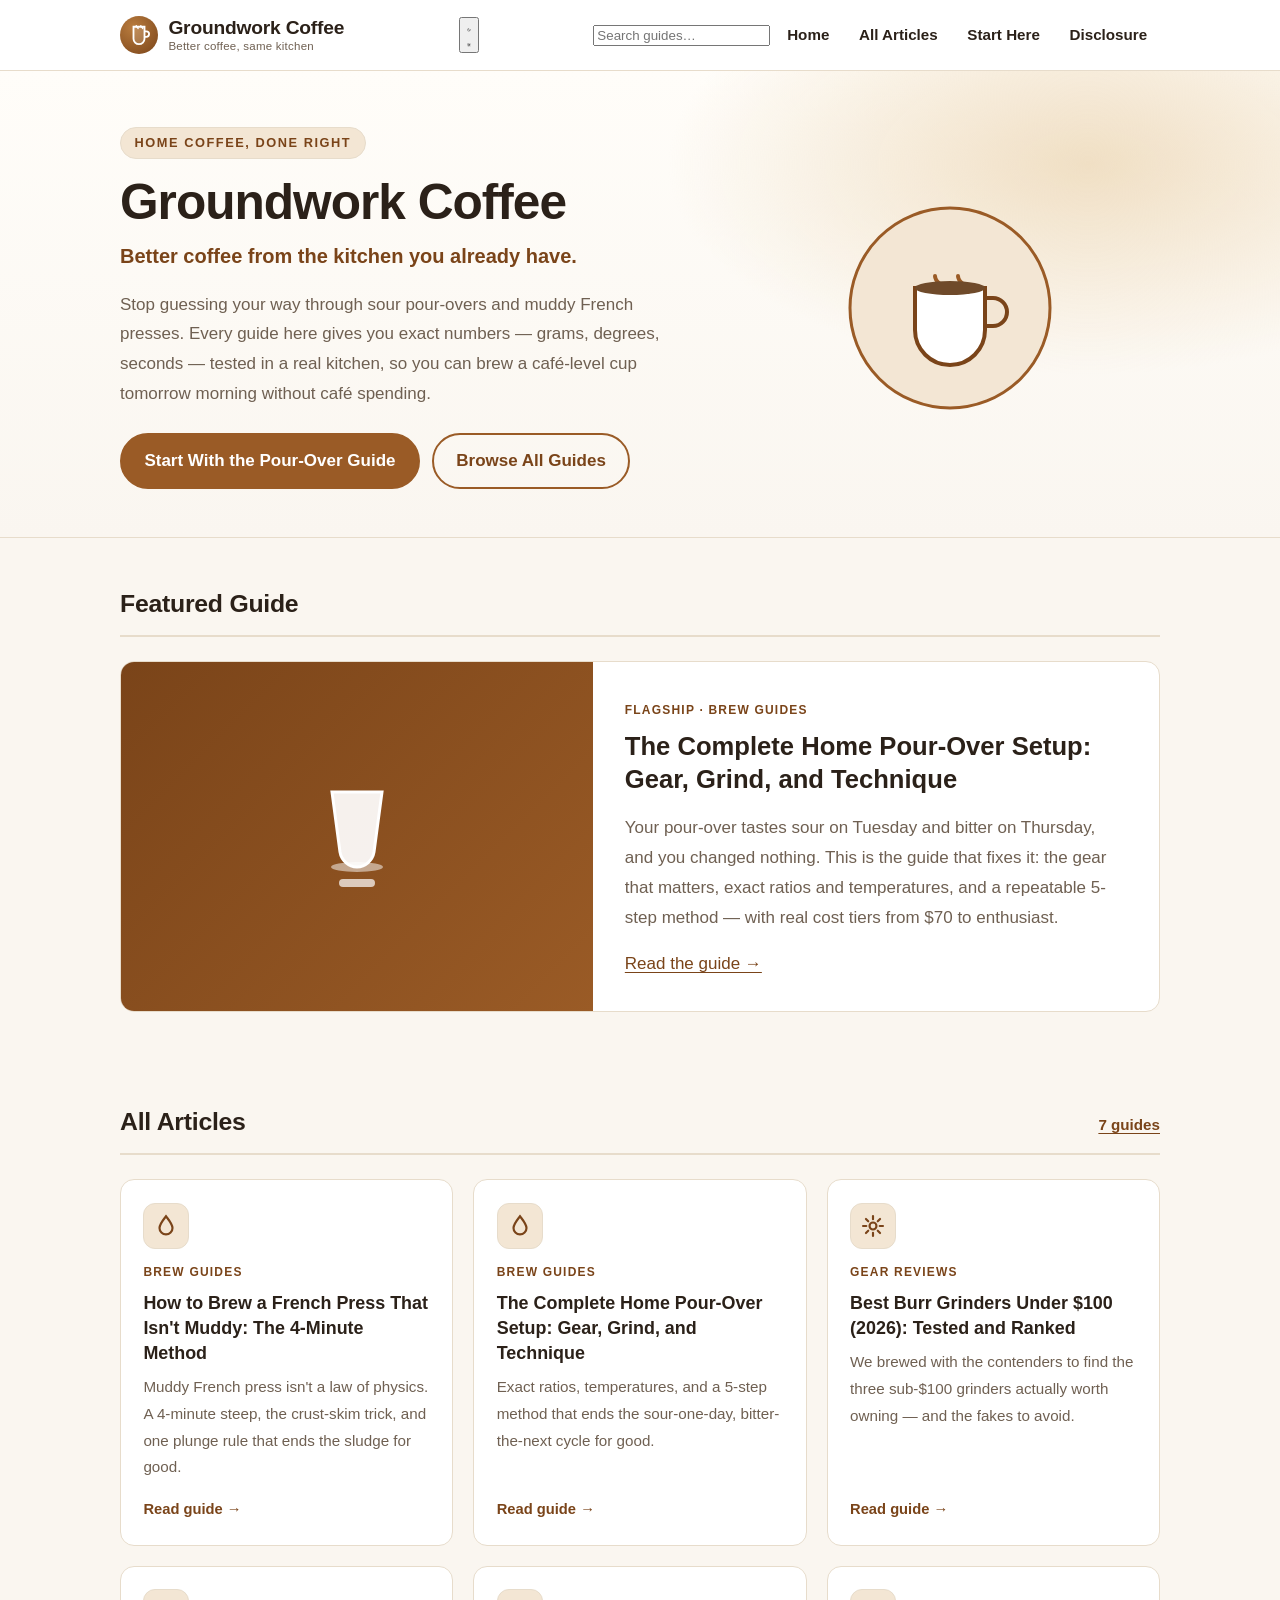
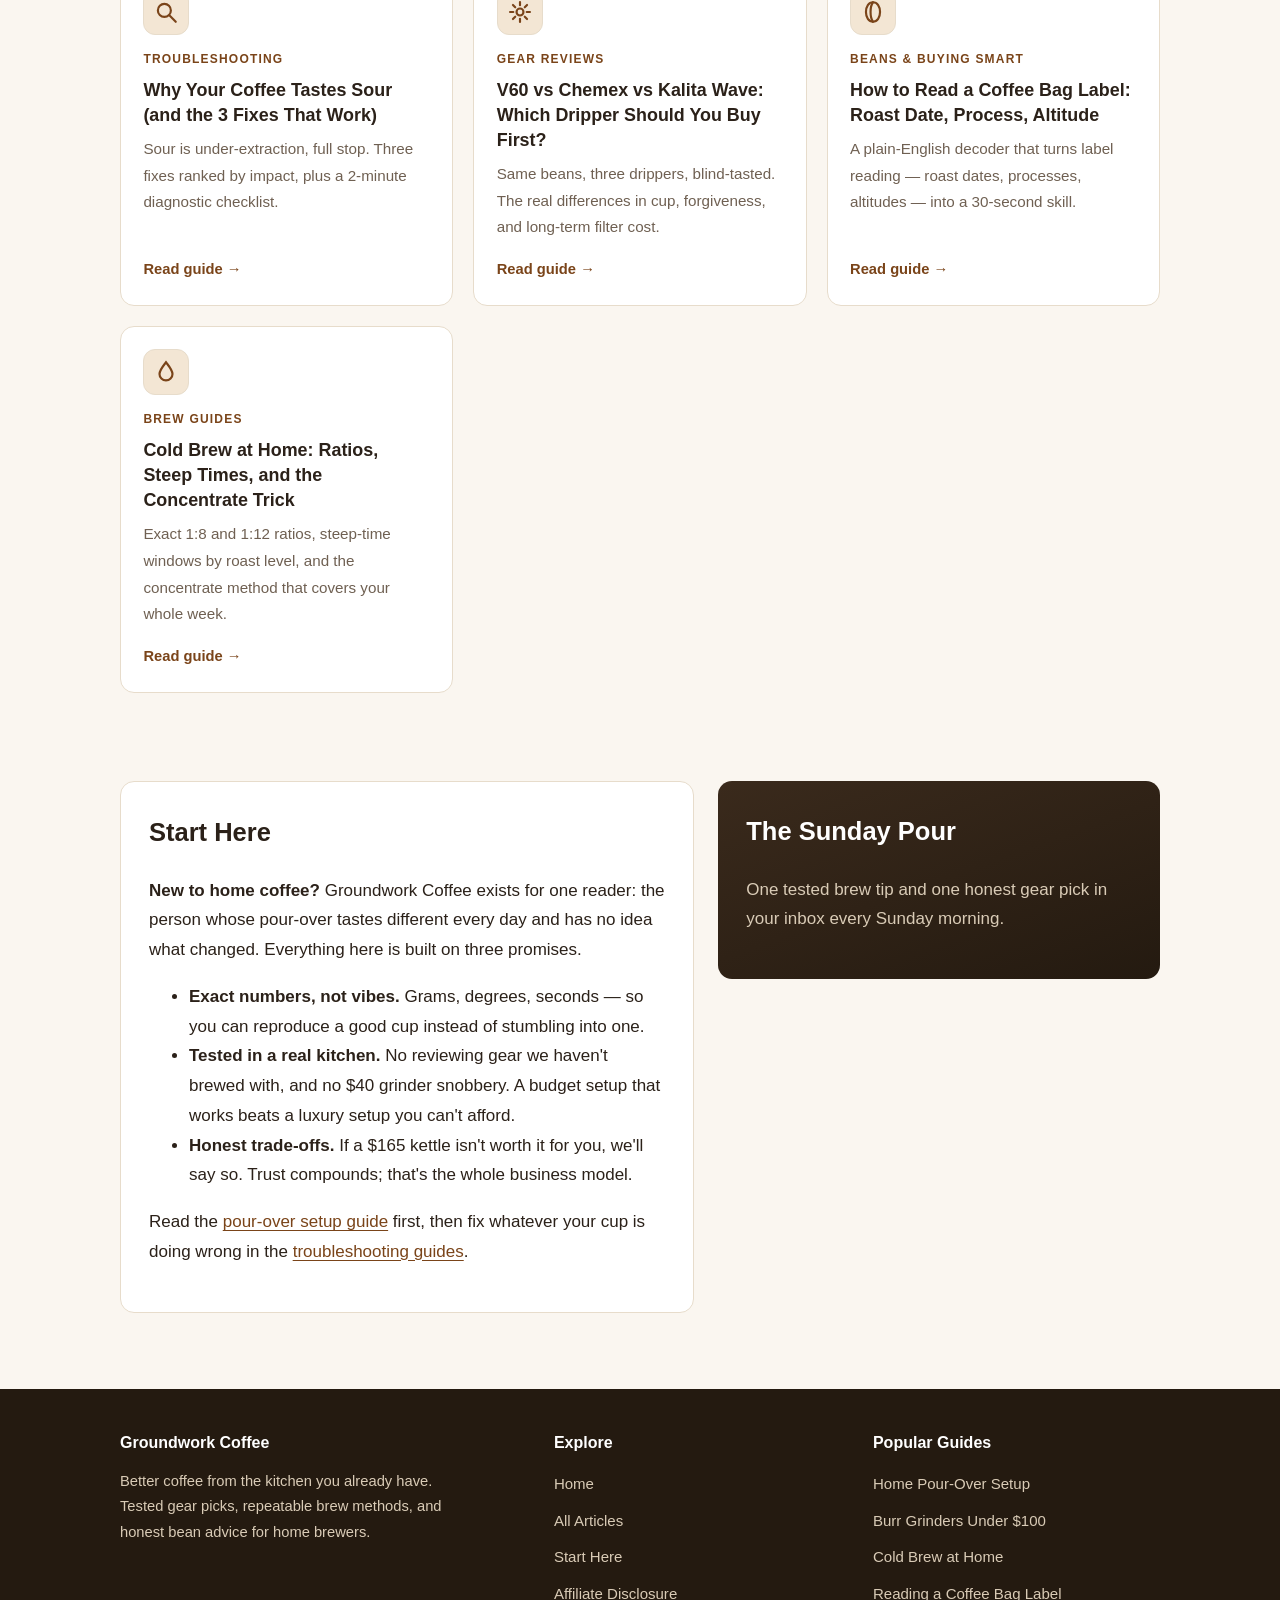
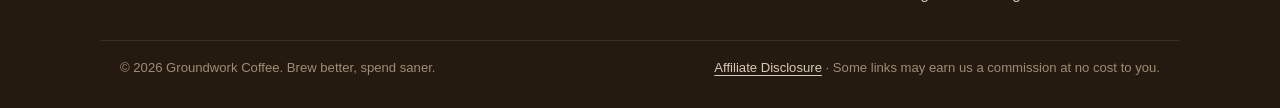
==== commit 713a6697: "Update index.html (functionality upgrade)" ====
--- a/index.html
+++ b/index.html
@@ -9,6 +9,7 @@
   <meta property="og:description" content="Tested gear picks, repeatable brew methods with exact numbers, and honest bean advice for home coffee brewers.">
   <meta property="og:type" content="website">
   <meta property="og:url" content="https://groundwork-coffee.pages.dev/">
+  <script>try{if(localStorage.getItem('gw-theme')==='dark'||(!localStorage.getItem('gw-theme')&&window.matchMedia('(prefers-color-scheme: dark)').matches)){document.documentElement.setAttribute('data-theme','dark');}}catch(e){}</script>
   <link rel="stylesheet" href="styles.css">
   <link rel="icon" href="data:image/svg+xml,%3Csvg xmlns='http://www.w3.org/2000/svg' viewBox='0 0 24 24'%3E%3Ccircle cx='12' cy='12' r='12' fill='%239a5b26'/%3E%3Cg fill='none' stroke='%23fff' stroke-width='1.8' stroke-linecap='round'%3E%3Cpath d='M7 9h9v6a4.5 4.5 0 0 1-4.5 4.5h0A4.5 4.5 0 0 1 7 15V9z'/%3E%3Cpath d='M16 10.5h1.6a2.4 2.4 0 0 1 0 4.8H16'/%3E%3Cpath d='M10.5 3.5c0 1.4 1.8 1.4 1.8 2.8M13.8 3.5c0 1.4 1.8 1.4 1.8 2.8'/%3E%3C/g%3E%3C/svg%3E">
   <meta name="theme-color" content="#9a5b26">
@@ -28,6 +29,10 @@
       </span>
       <span class="brand-name">Groundwork Coffee<small>Better coffee, same kitchen</small></span>
     </a>
+    <button class="theme-toggle" id="themeToggle" aria-label="Switch to dark mode" aria-pressed="false" title="Switch to dark mode">
+      <svg class="icon-moon" viewBox="0 0 24 24" fill="none" stroke="currentColor" stroke-width="2" stroke-linecap="round" stroke-linejoin="round" aria-hidden="true"><path d="M21 12.8A9 9 0 1 1 11.2 3 7 7 0 0 0 21 12.8z"/></svg>
+      <svg class="icon-sun" viewBox="0 0 24 24" fill="none" stroke="currentColor" stroke-width="2" stroke-linecap="round" aria-hidden="true"><circle cx="12" cy="12" r="4.5"/><path d="M12 2v2.5M12 19.5V22M2 12h2.5M19.5 12H22M4.9 4.9l1.8 1.8M17.3 17.3l1.8 1.8M19.1 4.9l-1.8 1.8M6.7 17.3l-1.8 1.8"/></svg>
+    </button>
     <button class="nav-toggle" id="navToggle" aria-expanded="false" aria-controls="siteNav" aria-label="Toggle navigation">
       <svg viewBox="0 0 24 24" fill="none" stroke="currentColor" stroke-width="2" stroke-linecap="round" aria-hidden="true">
         <path d="M4 7h16M4 12h16M4 17h16"/>
@@ -35,6 +40,12 @@
     </button>
     <nav class="site-nav" id="siteNav" aria-label="Main navigation">
       <ul>
+        <li class="nav-search">
+          <div class="site-search">
+            <input type="search" id="siteSearch" placeholder="Search guides&hellip;" aria-label="Search articles" aria-expanded="false" aria-controls="siteSearchResults" autocomplete="off" role="combobox">
+            <ul class="site-search-results" id="siteSearchResults" role="listbox" hidden></ul>
+          </div>
+        </li>
         <li><a href="index.html">Home</a></li>
         <li><a href="index.html#articles">All Articles</a></li>
         <li><a href="index.html#start-here">Start Here</a></li>
@@ -208,28 +219,7 @@
   </div>
 </footer>
 
-<script>
-(function () {
-  var btn = document.getElementById('navToggle');
-  var nav = document.getElementById('siteNav');
-  function setOpen(open) {
-    nav.classList.toggle('open', open);
-    btn.setAttribute('aria-expanded', open ? 'true' : 'false');
-  }
-  btn.addEventListener('click', function () {
-    setOpen(!nav.classList.contains('open'));
-  });
-  nav.querySelectorAll('a').forEach(function (a) {
-    a.addEventListener('click', function () { setOpen(false); });
-  });
-  document.addEventListener('keydown', function (e) {
-    if (e.key === 'Escape' && nav.classList.contains('open')) {
-      setOpen(false);
-      btn.focus();
-    }
-  });
-})();
-</script>
+<script src="assets/site.js"></script>
 
 </body>
 </html>
--- a/styles.css
+++ b/styles.css
@@ -17,7 +17,14 @@
 
 * { box-sizing: border-box; }
 
-html { scroll-behavior: smooth; }
+html {
+  scroll-behavior: smooth;
+  scroll-padding-top: 84px; /* keep anchored sections clear of the sticky header */
+}
+
+@media (prefers-reduced-motion: reduce) {
+  html { scroll-behavior: auto; }
+}
 
 body {
   margin: 0;
@@ -36,6 +43,12 @@
 a { color: var(--accent-dark); text-decoration: underline; text-underline-offset: 3px; }
 a:hover { color: var(--accent); }
 
+a:focus-visible, button:focus-visible {
+  outline: 3px solid var(--accent);
+  outline-offset: 2px;
+  border-radius: 4px;
+}
+
 /* ---------- Header ---------- */
 .site-header {
   background: var(--surface);
@@ -255,6 +268,21 @@
   color: var(--accent-dark);
 }
 
+/* Category art: small distinctive icon per card, keeps text cards scannable */
+.card-art {
+  width: 46px;
+  height: 46px;
+  border-radius: 12px;
+  background: var(--accent-soft);
+  border: 1px solid var(--line);
+  display: inline-flex;
+  align-items: center;
+  justify-content: center;
+  margin-bottom: 0.35rem;
+}
+
+.card-art svg { width: 26px; height: 26px; stroke: var(--accent-dark); }
+
 .card h3 { margin: 0; font-size: 1.12rem; line-height: 1.4; }
 .card h3 a { color: var(--ink); text-decoration: none; }
 .card h3 a:hover { color: var(--accent-dark); text-decoration: underline; }
@@ -527,13 +555,15 @@
   .site-nav ul { flex-direction: column; align-items: stretch; padding: 0.5rem; }
   .site-nav a { padding: 0.75rem 1rem; }
 
-  .site-header { position: relative; }
-  .site-header.sticky-fallback { position: sticky; }
-
   .footer-inner { grid-template-columns: 1fr; }
   section.block { padding: 2rem 0; }
 }
 
+@media (max-width: 560px) {
+  article.post table { font-size: 0.82rem; }
+  article.post th, article.post td { padding: 0.45rem 0.5rem; }
+}
+
 @media (min-width: 721px) {
   .site-nav { display: block !important; }
 }
